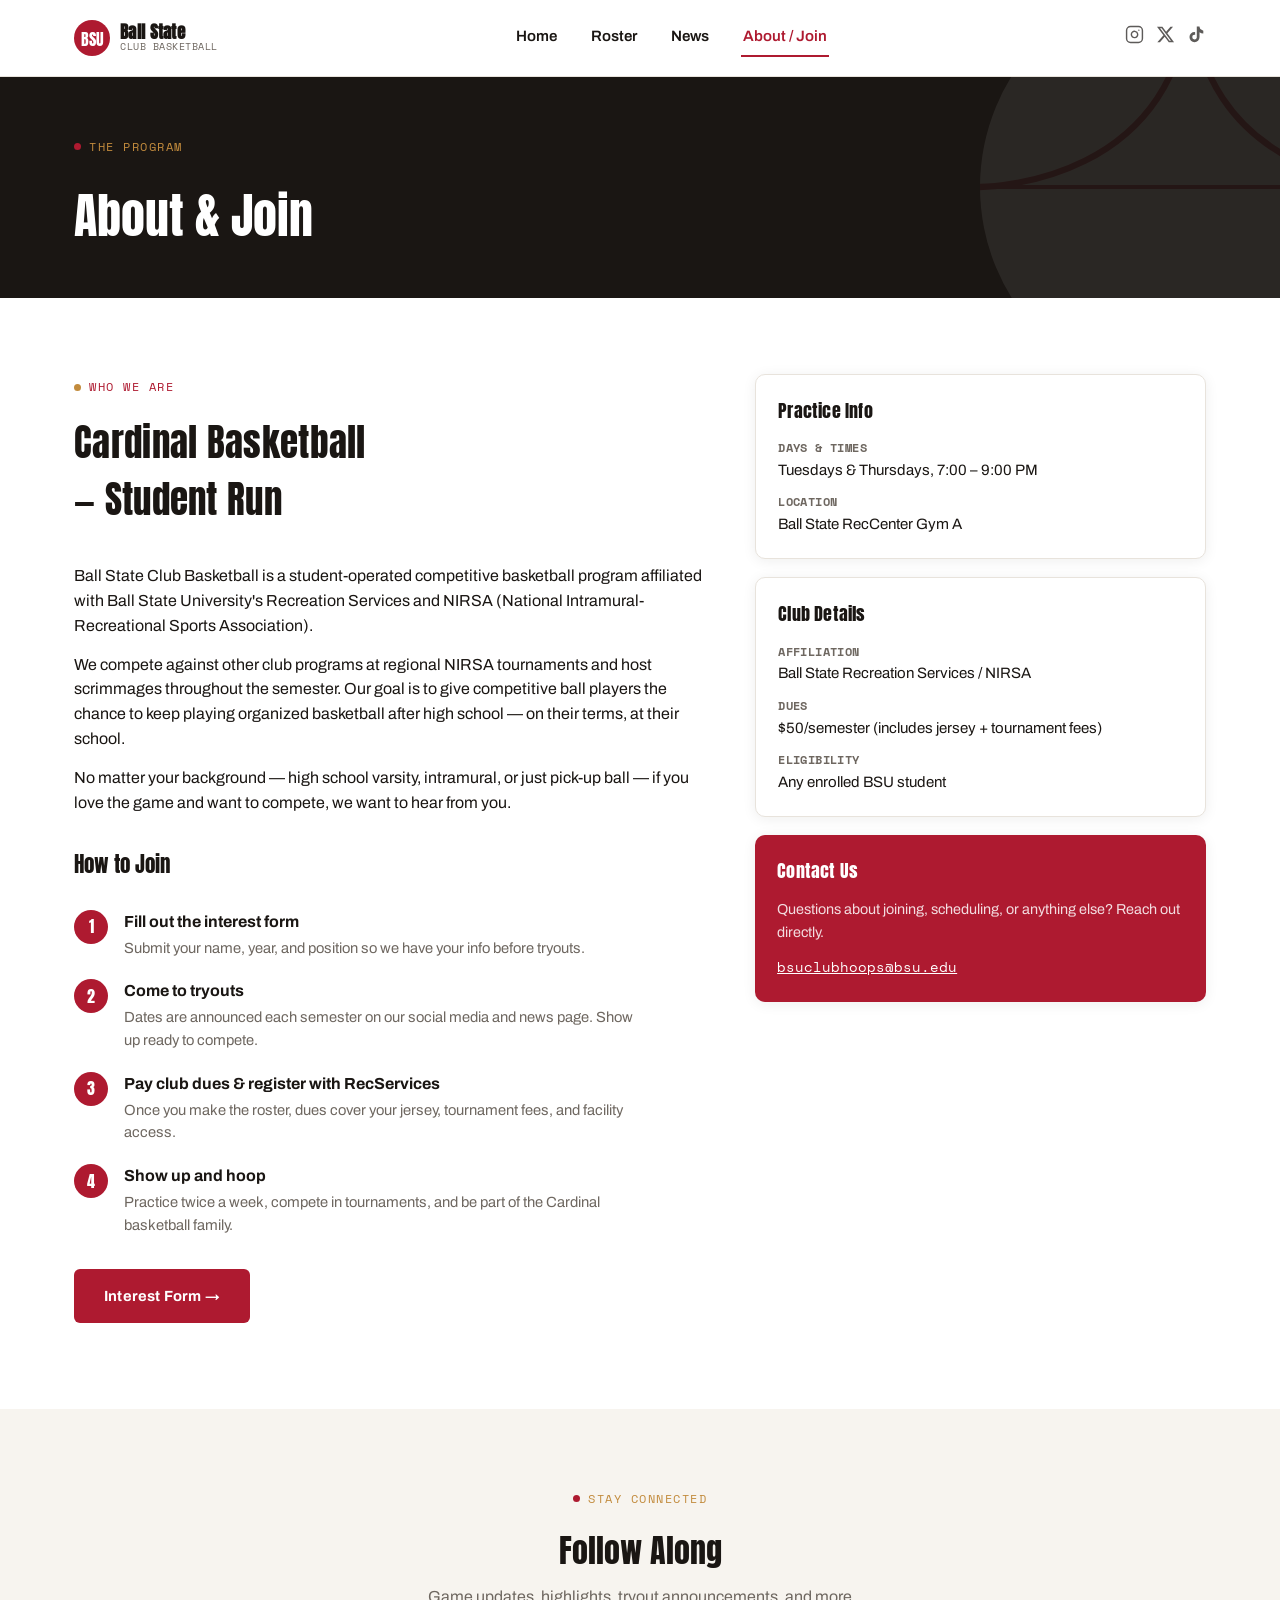
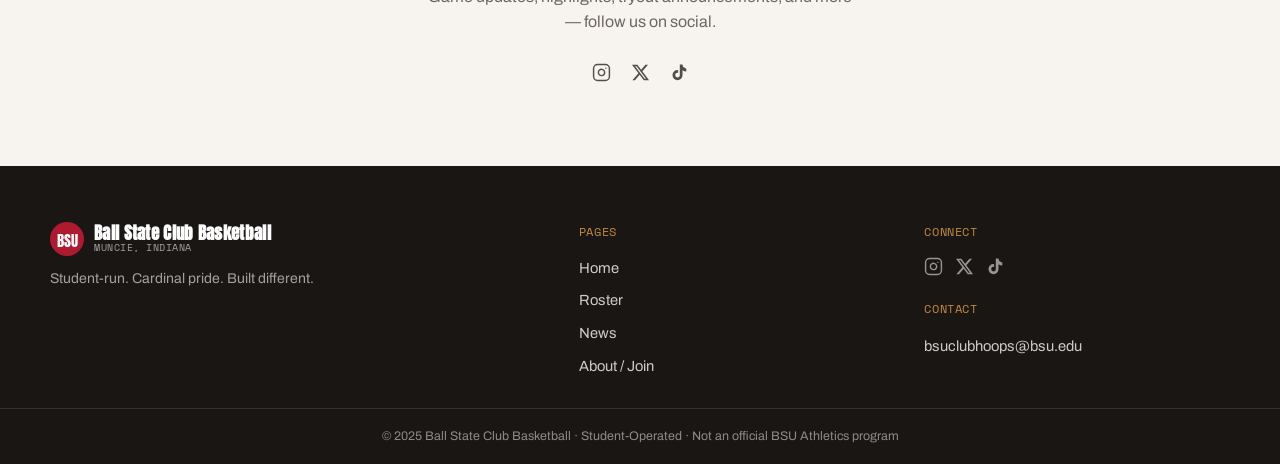
==== about.html @ 8ce379b4 "Add files via upload" ====
<!DOCTYPE html>
<html lang="en">
<head>
  <meta charset="UTF-8">
  <meta name="viewport" content="width=device-width, initial-scale=1.0">
  <title>About &amp; Join — Ball State Club Basketball</title>
  <link rel="preconnect" href="https://fonts.googleapis.com">
  <link rel="stylesheet" href="css/styles.css">
</head>
<body>

<!-- HEADER -->
<header>
  <div class="container header-inner">
    <a class="logo" href="index.html" aria-label="Ball State Club Basketball home">
      <svg viewBox="0 0 36 36" fill="none" xmlns="http://www.w3.org/2000/svg" aria-hidden="true">
        <circle cx="18" cy="18" r="18" fill="#AE1A30"/>
        <text x="50%" y="56%" dominant-baseline="middle" text-anchor="middle"
              font-family="Anton,sans-serif" font-size="16" fill="white">BSU</text>
      </svg>
      <div class="logo-text">
        <strong>Ball State</strong>
        <span>CLUB BASKETBALL</span>
      </div>
    </a>
    <nav class="main-nav" id="main-nav" aria-label="Main navigation">
      <a class="nav-link" href="index.html">Home</a>
      <a class="nav-link" href="roster.html">Roster</a>
      <a class="nav-link" href="news.html">News</a>
      <a class="nav-link" href="about.html">About / Join</a>
    </nav>
    <div class="header-actions">
      <div class="social-icons" id="header-socials"></div>
      <button class="nav-toggle" id="nav-toggle" aria-controls="main-nav" aria-expanded="false" aria-label="Toggle menu">
        <span></span><span></span><span></span>
      </button>
    </div>
  </div>
</header>

<!-- PAGE HEADER -->
<div class="page-header">
  <svg class="hero-ball" viewBox="0 0 400 400" aria-hidden="true">
    <circle cx="200" cy="200" r="200" fill="white"/>
    <path d="M200 0 C200 200 0 200 0 200" stroke="#AE1A30" stroke-width="6" fill="none"/>
    <path d="M200 0 C200 200 400 200 400 200" stroke="#AE1A30" stroke-width="6" fill="none"/>
    <line x1="0" y1="200" x2="400" y2="200" stroke="#AE1A30" stroke-width="4"/>
  </svg>
  <div class="container" style="position:relative;">
    <div class="eyebrow">The Program</div>
    <h1>About &amp; Join</h1>
  </div>
</div>

<!-- ABOUT -->
<section class="section">
  <div class="container">
    <div class="about-grid">
      <div>
        <div class="section-head" style="max-width:none;">
          <div class="eyebrow">Who We Are</div>
          <h2>Cardinal Basketball<br>— Student Run</h2>
        </div>
        <p>Ball State Club Basketball is a student-operated competitive basketball program affiliated with Ball State University's Recreation Services and NIRSA (National Intramural-Recreational Sports Association).</p>
        <p>We compete against other club programs at regional NIRSA tournaments and host scrimmages throughout the semester. Our goal is to give competitive ball players the chance to keep playing organized basketball after high school — on their terms, at their school.</p>
        <p>No matter your background — high school varsity, intramural, or just pick-up ball — if you love the game and want to compete, we want to hear from you.</p>

        <h3 style="font-family:var(--font-display);font-size:1.3rem;margin:34px 0 14px;">How to Join</h3>
        <ol class="steps">
          <li>
            <span class="step-num">1</span>
            <div>
              <strong>Fill out the interest form</strong>
              <p>Submit your name, year, and position so we have your info before tryouts.</p>
            </div>
          </li>
          <li>
            <span class="step-num">2</span>
            <div>
              <strong>Come to tryouts</strong>
              <p>Dates are announced each semester on our social media and news page. Show up ready to compete.</p>
            </div>
          </li>
          <li>
            <span class="step-num">3</span>
            <div>
              <strong>Pay club dues &amp; register with RecServices</strong>
              <p>Once you make the roster, dues cover your jersey, tournament fees, and facility access.</p>
            </div>
          </li>
          <li>
            <span class="step-num">4</span>
            <div>
              <strong>Show up and hoop</strong>
              <p>Practice twice a week, compete in tournaments, and be part of the Cardinal basketball family.</p>
            </div>
          </li>
        </ol>
        <a class="btn btn-primary" id="about-join-link" href="#" style="margin-bottom:10px;">Interest Form →</a>
      </div>

      <!-- Quick-info sidebar -->
      <div style="display:grid;gap:18px;align-self:start;">
        <div class="card info-card">
          <div class="card-body">
            <h3>Practice Info</h3>
            <ul class="info-list">
              <li>
                <strong>Days &amp; Times</strong>
                <span id="about-practice-days">Tuesdays &amp; Thursdays, 7:00–9:00 PM</span>
              </li>
              <li>
                <strong>Location</strong>
                <span id="about-practice-location">Ball State RecCenter Gym A</span>
              </li>
            </ul>
          </div>
        </div>

        <div class="card info-card">
          <div class="card-body">
            <h3>Club Details</h3>
            <ul class="info-list">
              <li>
                <strong>Affiliation</strong>
                <span>Ball State Recreation Services / NIRSA</span>
              </li>
              <li>
                <strong>Dues</strong>
                <span id="about-dues">$50/semester</span>
              </li>
              <li>
                <strong>Eligibility</strong>
                <span>Any enrolled BSU student</span>
              </li>
            </ul>
          </div>
        </div>

        <div class="card info-card" style="background:var(--cardinal);color:var(--paper);border:0;">
          <div class="card-body">
            <h3 style="color:var(--paper);">Contact Us</h3>
            <p style="font-size:.9rem;color:rgba(255,255,255,.85);margin:0 0 12px;">
              Questions about joining, scheduling, or anything else? Reach out directly.
            </p>
            <a id="about-contact-link" href="mailto:bsuclubhoops@bsu.edu"
               style="color:var(--paper);font-family:var(--font-data);font-size:.85rem;text-decoration:underline;"
               id="about-contact">bsuclubhoops@bsu.edu</a>
          </div>
        </div>
      </div>
    </div>
  </div>
</section>

<!-- SOCIAL CTA -->
<section class="section section-alt">
  <div class="container" style="text-align:center;">
    <div class="eyebrow" style="justify-content:center;">Stay Connected</div>
    <h2 style="font-family:var(--font-display);font-size:2rem;margin-bottom:10px;">Follow Along</h2>
    <p style="color:var(--slate);max-width:440px;margin:0 auto 28px;">
      Game updates, highlights, tryout announcements, and more — follow us on social.
    </p>
    <div class="social-icons" style="justify-content:center;gap:20px;" id="header-socials-about"></div>
  </div>
</section>

<!-- FOOTER -->
<footer>
  <div class="container footer-inner">
    <div class="footer-col">
      <div class="logo" style="margin-bottom:10px;">
        <svg viewBox="0 0 36 36" fill="none" style="width:34px;height:34px;" aria-hidden="true">
          <circle cx="18" cy="18" r="18" fill="#AE1A30"/>
          <text x="50%" y="56%" dominant-baseline="middle" text-anchor="middle"
                font-family="Anton,sans-serif" font-size="16" fill="white">BSU</text>
        </svg>
        <div class="logo-text">
          <strong class="footer-team-name">Ball State Club Basketball</strong>
          <span>MUNCIE, INDIANA</span>
        </div>
      </div>
      <p class="footer-tagline" id="footer-tagline"></p>
    </div>
    <div class="footer-col">
      <h4>Pages</h4>
      <nav class="footer-nav">
        <a href="index.html">Home</a>
        <a href="roster.html">Roster</a>
        <a href="news.html">News</a>
        <a href="about.html">About / Join</a>
      </nav>
    </div>
    <div class="footer-col">
      <h4>Connect</h4>
      <div class="social-icons" id="footer-socials"></div>
      <h4 style="margin-top:16px;">Contact</h4>
      <a class="footer-email" id="footer-email" href="#">Email Us</a>
    </div>
  </div>
  <div class="footer-bottom">© 2025 Ball State Club Basketball · Student-Operated · Not an official BSU Athletics program</div>
</footer>

<script src="js/data.js"></script>
<script src="js/app.js"></script>
<script>
  // Wire up the extra social icon set on this page
  document.addEventListener('DOMContentLoaded', () => {
    const el = document.getElementById('header-socials-about');
    if (el) {
      const links = Object.entries(SOCIAL).filter(([,url]) => url);
      el.innerHTML = links.map(([k,url]) =>
        `<a href="${url}" target="_blank" rel="noopener" aria-label="${k}" style="color:var(--ink);opacity:.75;transition:.15s;"
           onmouseover="this.style.opacity=1;this.style.color='var(--cardinal)'"
           onmouseout="this.style.opacity=.75;this.style.color='var(--ink)'">${socialIcon(k)}</a>`
      ).join('');
    }
    // Contact link
    const cl = document.getElementById('about-contact-link');
    if (cl) { cl.href = 'mailto:' + TEAM_INFO.contactEmail; cl.textContent = TEAM_INFO.contactEmail; }
  });
</script>
</body>
</html>
---- css/styles.css ----
/* ===================================================================
   BALL STATE CLUB BASKETBALL — STYLESHEET
   Design tokens live in :root. Change colors/fonts there and the
   whole site updates. Everything else is layout + components.
   =================================================================== */

@import url('https://fonts.googleapis.com/css2?family=Anton&family=Archivo:wght@400;500;600;700&family=Space+Mono:wght@400;700&display=swap');

:root {
  /* ---- Color ---- */
  --paper: #FFFFFF;
  --ink: #1A1613;
  --cardinal: #AE1A30;
  --cardinal-deep: #780F22;
  --maple: #C28B3D;
  --slate: #6E6760;
  --line: #E8E3DC;
  --paper-tint: #F7F4EF;

  /* ---- Type ---- */
  --font-display: 'Anton', sans-serif;
  --font-body: 'Archivo', system-ui, sans-serif;
  --font-data: 'Space Mono', monospace;

  /* ---- Layout ---- */
  --container: 1180px;
  --radius: 10px;
  --shadow: 0 2px 14px rgba(26,22,19,.07);
  --shadow-hover: 0 14px 32px rgba(26,22,19,.14);
}

/* ---------------------------- Reset ---------------------------- */
*, *::before, *::after { box-sizing: border-box; }
html { scroll-behavior: smooth; }
body {
  margin: 0;
  font-family: var(--font-body);
  color: var(--ink);
  background: var(--paper);
  line-height: 1.55;
  -webkit-font-smoothing: antialiased;
}
img { max-width: 100%; display: block; }
a { color: inherit; text-decoration: none; }
button { font-family: inherit; cursor: pointer; }
ul, ol { margin: 0; }
h1, h2, h3, h4 { margin: 0; font-weight: 400; }
.container { max-width: var(--container); margin: 0 auto; padding: 0 24px; }

:focus-visible { outline: 3px solid var(--maple); outline-offset: 2px; }

@media (prefers-reduced-motion: reduce) {
  *, *::before, *::after { animation-duration: .001ms !important; animation-iteration-count: 1 !important; transition-duration: .001ms !important; scroll-behavior: auto !important; }
}

/* ---------------------------- Buttons ---------------------------- */
.btn {
  display: inline-flex;
  align-items: center;
  gap: 8px;
  padding: 14px 28px;
  border-radius: 6px;
  font-family: var(--font-body);
  font-weight: 700;
  font-size: .92rem;
  letter-spacing: .2px;
  border: 2px solid transparent;
  transition: transform .15s ease, background .15s ease, color .15s ease, border-color .15s ease;
}
.btn:hover { transform: translateY(-2px); }
.btn-light { background: var(--paper); color: var(--cardinal-deep); }
.btn-light:hover { background: var(--paper-tint); }
.btn-outline { border-color: rgba(255,255,255,.55); color: var(--paper); }
.btn-outline:hover { background: rgba(255,255,255,.12); border-color: var(--paper); }
.btn-primary { background: var(--cardinal); color: var(--paper); }
.btn-primary:hover { background: var(--cardinal-deep); }

/* ---------------------------- Header ---------------------------- */
header { position: sticky; top: 0; z-index: 60; background: var(--paper); border-bottom: 1px solid var(--line); }
.header-inner { position: relative; display: flex; align-items: center; justify-content: space-between; height: 76px; }
.logo { display: flex; align-items: center; gap: 10px; }
.logo svg { width: 36px; height: 36px; flex: none; }
.logo-text { display: flex; flex-direction: column; line-height: 1.1; }
.logo-text strong { font-family: var(--font-display); font-size: 1.05rem; letter-spacing: .3px; }
.logo-text span { font-family: var(--font-data); font-size: .62rem; color: var(--slate); letter-spacing: .5px; }

.main-nav { display: flex; align-items: center; gap: 30px; }
.nav-link { font-weight: 600; font-size: .94rem; padding: 6px 2px; border-bottom: 2px solid transparent; }
.nav-link:hover, .nav-link.active { color: var(--cardinal); border-bottom-color: var(--cardinal); }

.header-actions { display: flex; align-items: center; gap: 16px; }
.social-icons { display: flex; gap: 12px; }
.social-icons a { color: var(--ink); opacity: .7; transition: opacity .15s, color .15s; }
.social-icons a:hover { opacity: 1; color: var(--cardinal); }
.social-icons svg { width: 19px; height: 19px; }

.nav-toggle { display: none; flex-direction: column; justify-content: center; gap: 5px; width: 38px; height: 38px; background: none; border: 0; padding: 8px; }
.nav-toggle span { display: block; width: 100%; height: 2px; background: var(--ink); }

@media (max-width: 860px) {
  .main-nav {
    position: absolute; top: 100%; left: 0; right: 0;
    flex-direction: column; align-items: flex-start; gap: 2px;
    background: var(--paper); border-bottom: 1px solid var(--line);
    padding: 10px 24px 18px;
    opacity: 0; pointer-events: none; transform: translateY(-6px);
    transition: opacity .18s ease, transform .18s ease;
  }
  .main-nav.open { opacity: 1; pointer-events: auto; transform: translateY(0); }
  .nav-link { width: 100%; padding: 10px 0; border-bottom: 1px solid var(--line); }
  .nav-toggle { display: flex; }
}
@media (max-width: 480px) {
  .header-actions .social-icons { display: none; }
}

/* ---------------------------- Hero ---------------------------- */
.hero {
  position: relative;
  overflow: hidden;
  background: var(--ink);
  color: var(--paper);
  padding: 96px 0 84px;
}
.hero-ball {
  position: absolute;
  right: -120px; top: 50%;
  transform: translateY(-50%);
  width: 620px; height: 620px;
  opacity: .08;
  pointer-events: none;
}
.hero-content { position: relative; max-width: 640px; }
.eyebrow {
  display: inline-flex; align-items: center; gap: 8px;
  font-family: var(--font-data); font-size: .72rem; letter-spacing: 1.5px;
  text-transform: uppercase; color: var(--maple); margin-bottom: 18px;
}
.eyebrow::before { content: ''; width: 7px; height: 7px; border-radius: 50%; background: var(--cardinal); }
.hero h1 {
  font-family: var(--font-display);
  font-size: clamp(2.6rem, 6vw, 4.2rem);
  line-height: 1.02;
  letter-spacing: .5px;
  margin-bottom: 18px;
}
.hero-tagline { font-size: 1.12rem; color: rgba(255,255,255,.82); max-width: 480px; margin-bottom: 34px; }
.hero-actions { display: flex; gap: 14px; flex-wrap: wrap; margin-bottom: 36px; }
.hero-rule { height: 3px; width: 64px; background: var(--maple); }

@media (max-width: 720px) {
  .hero { padding: 64px 0 56px; }
  .hero-ball { width: 380px; height: 380px; right: -160px; opacity: .07; }
}

/* ---------------------------- Page header (non-hero pages) ---------------------------- */
.page-header { position: relative; overflow: hidden; background: var(--ink); color: var(--paper); padding: 56px 0 44px; }
.page-header .hero-ball { width: 420px; height: 420px; opacity: .07; }
.page-header h1 { font-family: var(--font-display); font-size: clamp(2.1rem, 4vw, 3rem); margin-top: 6px; }

/* ---------------------------- Sections ---------------------------- */
.section { padding: 76px 0; }
.section-alt { background: var(--paper-tint); }
.section-head { max-width: 560px; margin-bottom: 36px; }
.section-head .eyebrow { color: var(--cardinal); }
.section-head .eyebrow::before { background: var(--maple); }
.section-head h2 { font-family: var(--font-display); font-size: clamp(1.7rem, 3vw, 2.3rem); margin-bottom: 8px; letter-spacing: .3px; }
.section-head p { color: var(--slate); }

.empty-state { grid-column: 1 / -1; text-align: center; color: var(--slate); padding: 50px 20px; border: 1px dashed var(--line); border-radius: var(--radius); }

/* ---------------------------- Card grid base ---------------------------- */
.card-grid { display: grid; grid-template-columns: repeat(auto-fit, minmax(280px, 1fr)); gap: 26px; }
.card {
  background: var(--paper);
  border: 1px solid var(--line);
  border-radius: var(--radius);
  overflow: hidden;
  box-shadow: var(--shadow);
  transition: transform .18s ease, box-shadow .18s ease;
}

/* ---------------------------- News cards ---------------------------- */
.news-card:hover { transform: translateY(-4px); box-shadow: var(--shadow-hover); }
.card-media { aspect-ratio: 16/9; background: linear-gradient(135deg, var(--ink), var(--cardinal-deep)); display: flex; align-items: center; justify-content: center; }
.card-media img { width: 100%; height: 100%; object-fit: cover; }
.card-media svg { width: 52px; height: 52px; opacity: .85; }
.card-body { padding: 22px; }

.tag {
  display: inline-flex; align-items: center; gap: 6px;
  font-family: var(--font-data); font-size: .68rem; letter-spacing: .5px; text-transform: uppercase;
  color: var(--cardinal-deep); background: rgba(174,26,48,.08);
  padding: 5px 10px; border-radius: 4px; margin-bottom: 12px;
}
.tag::before { content: ''; width: 6px; height: 6px; border-radius: 50%; background: var(--cardinal); }
.tag.tag-dark { color: var(--ink); background: rgba(26,22,19,.06); }
.tag.tag-dark::before { background: var(--maple); }

.card-body h3 { font-family: var(--font-display); font-size: 1.22rem; letter-spacing: .2px; margin-bottom: 6px; }
.meta { font-family: var(--font-data); font-size: .76rem; color: var(--slate); margin-bottom: 10px; }
.excerpt { font-size: .94rem; margin-bottom: 14px; }
.full-body { font-size: .94rem; margin-bottom: 14px; padding-top: 4px; border-top: 1px dashed var(--line); padding-top: 12px; }
.text-link { background: none; border: 0; padding: 0; color: var(--cardinal); font-weight: 700; font-size: .88rem; }
.text-link:hover { text-decoration: underline; }

/* ---------------------------- Filter bar ---------------------------- */
.filter-bar { display: flex; gap: 10px; flex-wrap: wrap; margin-bottom: 28px; }
.filter-btn { background: var(--paper); border: 1px solid var(--line); padding: 8px 18px; border-radius: 999px; font-weight: 700; font-size: .85rem; transition: .15s; }
.filter-btn.active { background: var(--ink); color: var(--paper); border-color: var(--ink); }

/* ---------------------------- Roster cards ---------------------------- */
.player-card { display: block; width: 100%; text-align: left; padding: 0; background: var(--paper); border: 1px solid var(--line); }
.player-card:hover { transform: translateY(-4px); box-shadow: var(--shadow-hover); }

.player-plate {
  position: relative;
  aspect-ratio: 1;
  background: linear-gradient(160deg, var(--cardinal) 0%, var(--cardinal-deep) 100%);
  display: flex; align-items: center; justify-content: center;
  overflow: hidden;
}
.player-plate img { width: 100%; height: 100%; object-fit: cover; }
.player-plate .num {
  font-family: var(--font-display);
  color: rgba(255,255,255,.94);
  font-size: 5.2rem;
  line-height: 1;
}
.player-plate.has-photo .num {
  position: absolute; bottom: 8px; right: 10px;
  font-size: 1.6rem;
  background: var(--paper); color: var(--ink);
  padding: 3px 10px; border-radius: 5px;
}
.player-plate .role-flag {
  position: absolute; top: 10px; left: 10px;
  font-family: var(--font-data); font-size: .64rem; letter-spacing: .5px; text-transform: uppercase;
  background: var(--maple); color: var(--ink); padding: 4px 9px; border-radius: 4px;
}

.player-card .card-body h3 { font-size: 1.1rem; }
.player-line { font-family: var(--font-data); font-size: .78rem; color: var(--slate); margin-bottom: 4px; }
.player-line strong { color: var(--ink); }

/* ---------------------------- Modal ---------------------------- */
.modal-backdrop {
  position: fixed; inset: 0; z-index: 100;
  background: rgba(20,16,13,.6);
  display: flex; align-items: center; justify-content: center; padding: 20px;
  opacity: 0; pointer-events: none; transition: opacity .18s ease;
}
.modal-backdrop.open { opacity: 1; pointer-events: auto; }
.modal-card {
  position: relative;
  background: var(--paper);
  border-radius: 14px;
  max-width: 460px; width: 100%; max-height: 86vh; overflow-y: auto;
  padding: 34px 30px;
}
.modal-close { position: absolute; top: 12px; right: 14px; background: none; border: 0; font-size: 1.7rem; line-height: 1; color: var(--slate); padding: 6px; }
.modal-close:hover { color: var(--ink); }

.modal-plate { width: 112px; height: 112px; border-radius: 50%; margin: 0 auto 18px; overflow: hidden; background: linear-gradient(160deg, var(--cardinal), var(--cardinal-deep)); display: flex; align-items: center; justify-content: center; }
.modal-plate img { width: 100%; height: 100%; object-fit: cover; }
.modal-plate span { font-family: var(--font-display); color: var(--paper); font-size: 2.1rem; }

.modal-card h2 { text-align: center; font-family: var(--font-display); font-size: 1.6rem; letter-spacing: .3px; }
.modal-card h2 .jnum { color: var(--cardinal); font-family: var(--font-data); font-size: 1.1rem; }
.modal-card .role-flag { display: block; width: max-content; margin: 10px auto 0; position: static; }
.modal-vitals { text-align: center; margin-top: 10px; }
.modal-bio { font-size: .92rem; margin: 18px 0; }

.stat-table { border-top: 1px solid var(--line); margin-top: 18px; padding-top: 14px; }
.stat-row { display: flex; justify-content: space-between; align-items: baseline; padding: 7px 0; border-bottom: 1px dashed var(--line); font-family: var(--font-data); }
.stat-row:last-child { border-bottom: 0; }
.stat-row .label { font-size: .76rem; letter-spacing: .4px; text-transform: uppercase; color: var(--slate); }
.stat-row .value { font-size: 1rem; font-weight: 700; color: var(--ink); }

/* ---------------------------- About page ---------------------------- */
.about-grid { display: grid; grid-template-columns: 1.4fr 1fr; gap: 50px; align-items: start; }
.about-grid p { margin: 0 0 14px; }
.info-card { background: var(--paper); }
.info-card .card-body h3 { font-family: var(--font-display); font-size: 1.1rem; margin-bottom: 14px; }
.info-list { list-style: none; padding: 0; margin: 0; display: grid; gap: 10px; font-size: .94rem; }
.info-list strong { font-family: var(--font-data); font-size: .76rem; text-transform: uppercase; letter-spacing: .4px; color: var(--slate); display: block; margin-bottom: 2px; }

.steps { list-style: none; padding: 0; display: grid; gap: 20px; margin: 28px 0 32px; max-width: 560px; }
.steps li { display: flex; gap: 16px; align-items: flex-start; }
.step-num { flex: none; width: 34px; height: 34px; border-radius: 50%; background: var(--cardinal); color: var(--paper); display: flex; align-items: center; justify-content: center; font-family: var(--font-display); font-size: 1rem; }
.steps strong { display: block; margin-bottom: 2px; }
.steps p { margin: 0; color: var(--slate); font-size: .92rem; }

@media (max-width: 760px) {
  .about-grid { grid-template-columns: 1fr; }
}

/* ---------------------------- Footer ---------------------------- */
footer { background: var(--ink); color: rgba(255,255,255,.86); }
.footer-inner { display: grid; grid-template-columns: 1.6fr 1fr 1fr; gap: 40px; padding: 56px 0 30px; }
.footer-col h4 { font-family: var(--font-data); font-size: .76rem; text-transform: uppercase; letter-spacing: .6px; color: var(--maple); margin-bottom: 16px; }
.footer-col .logo-text strong { color: var(--paper); }
.footer-col .logo-text span { color: rgba(255,255,255,.6); }
.footer-tagline { font-size: .88rem; color: rgba(255,255,255,.6); margin-top: 12px; max-width: 280px; }
.footer-nav { display: flex; flex-direction: column; gap: 10px; }
.footer-nav a, .footer-email { color: rgba(255,255,255,.78); font-size: .92rem; }
.footer-nav a:hover, .footer-email:hover { color: var(--paper); }
.footer-col .social-icons a { color: rgba(255,255,255,.78); }
.footer-col .social-icons a:hover { color: var(--maple); }
.footer-col .social-icons { margin-bottom: 14px; }
.footer-bottom { border-top: 1px solid rgba(255,255,255,.12); padding: 18px 24px; text-align: center; font-size: .78rem; color: rgba(255,255,255,.5); }

@media (max-width: 760px) {
  .footer-inner { grid-template-columns: 1fr; gap: 30px; padding: 40px 0 24px; }
}
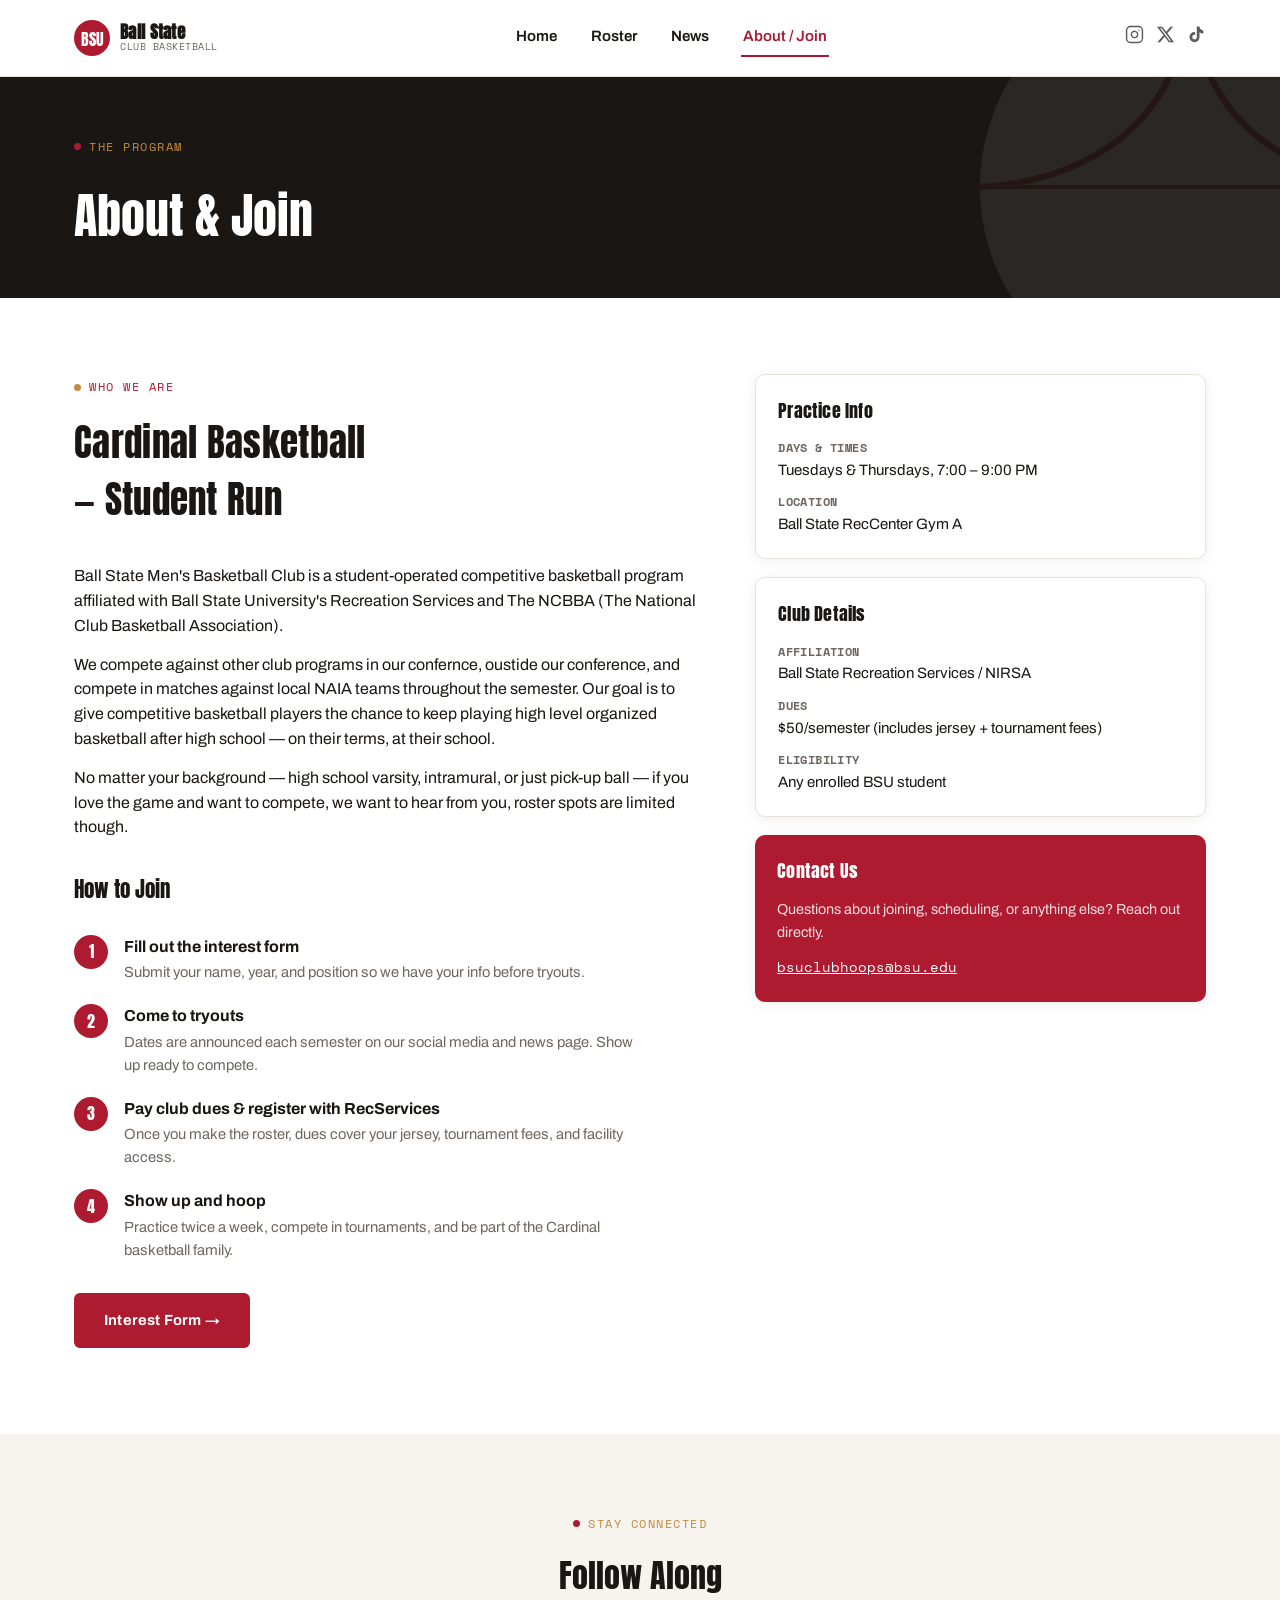
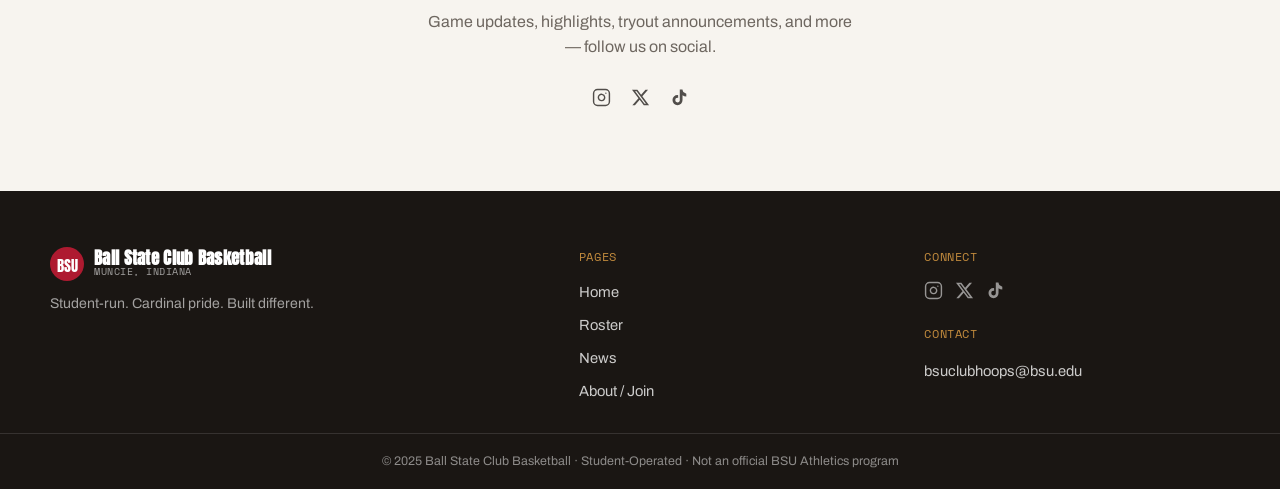
==== commit d6b56f31: "Revise Ball State Men's Basketball Club description Updated the description of the Ball State Men's " ====
--- a/about.html
+++ b/about.html
@@ -61,9 +61,9 @@
           <div class="eyebrow">Who We Are</div>
           <h2>Cardinal Basketball<br>— Student Run</h2>
         </div>
-        <p>Ball State Club Basketball is a student-operated competitive basketball program affiliated with Ball State University's Recreation Services and NIRSA (National Intramural-Recreational Sports Association).</p>
-        <p>We compete against other club programs at regional NIRSA tournaments and host scrimmages throughout the semester. Our goal is to give competitive ball players the chance to keep playing organized basketball after high school — on their terms, at their school.</p>
-        <p>No matter your background — high school varsity, intramural, or just pick-up ball — if you love the game and want to compete, we want to hear from you.</p>
+        <p>Ball State Men's Basketball Club is a student-operated competitive basketball program affiliated with Ball State University's Recreation Services and The NCBBA (The National Club Basketball Association).</p>
+        <p>We compete against other club programs in our confernce, oustide our conference, and compete in matches against local NAIA teams throughout the semester. Our goal is to give competitive basketball players the chance to keep playing high level organized basketball after high school — on their terms, at their school.</p>
+        <p>No matter your background — high school varsity, intramural, or just pick-up ball — if you love the game and want to compete, we want to hear from you, roster spots are limited though.</p>
 
         <h3 style="font-family:var(--font-display);font-size:1.3rem;margin:34px 0 14px;">How to Join</h3>
         <ol class="steps">
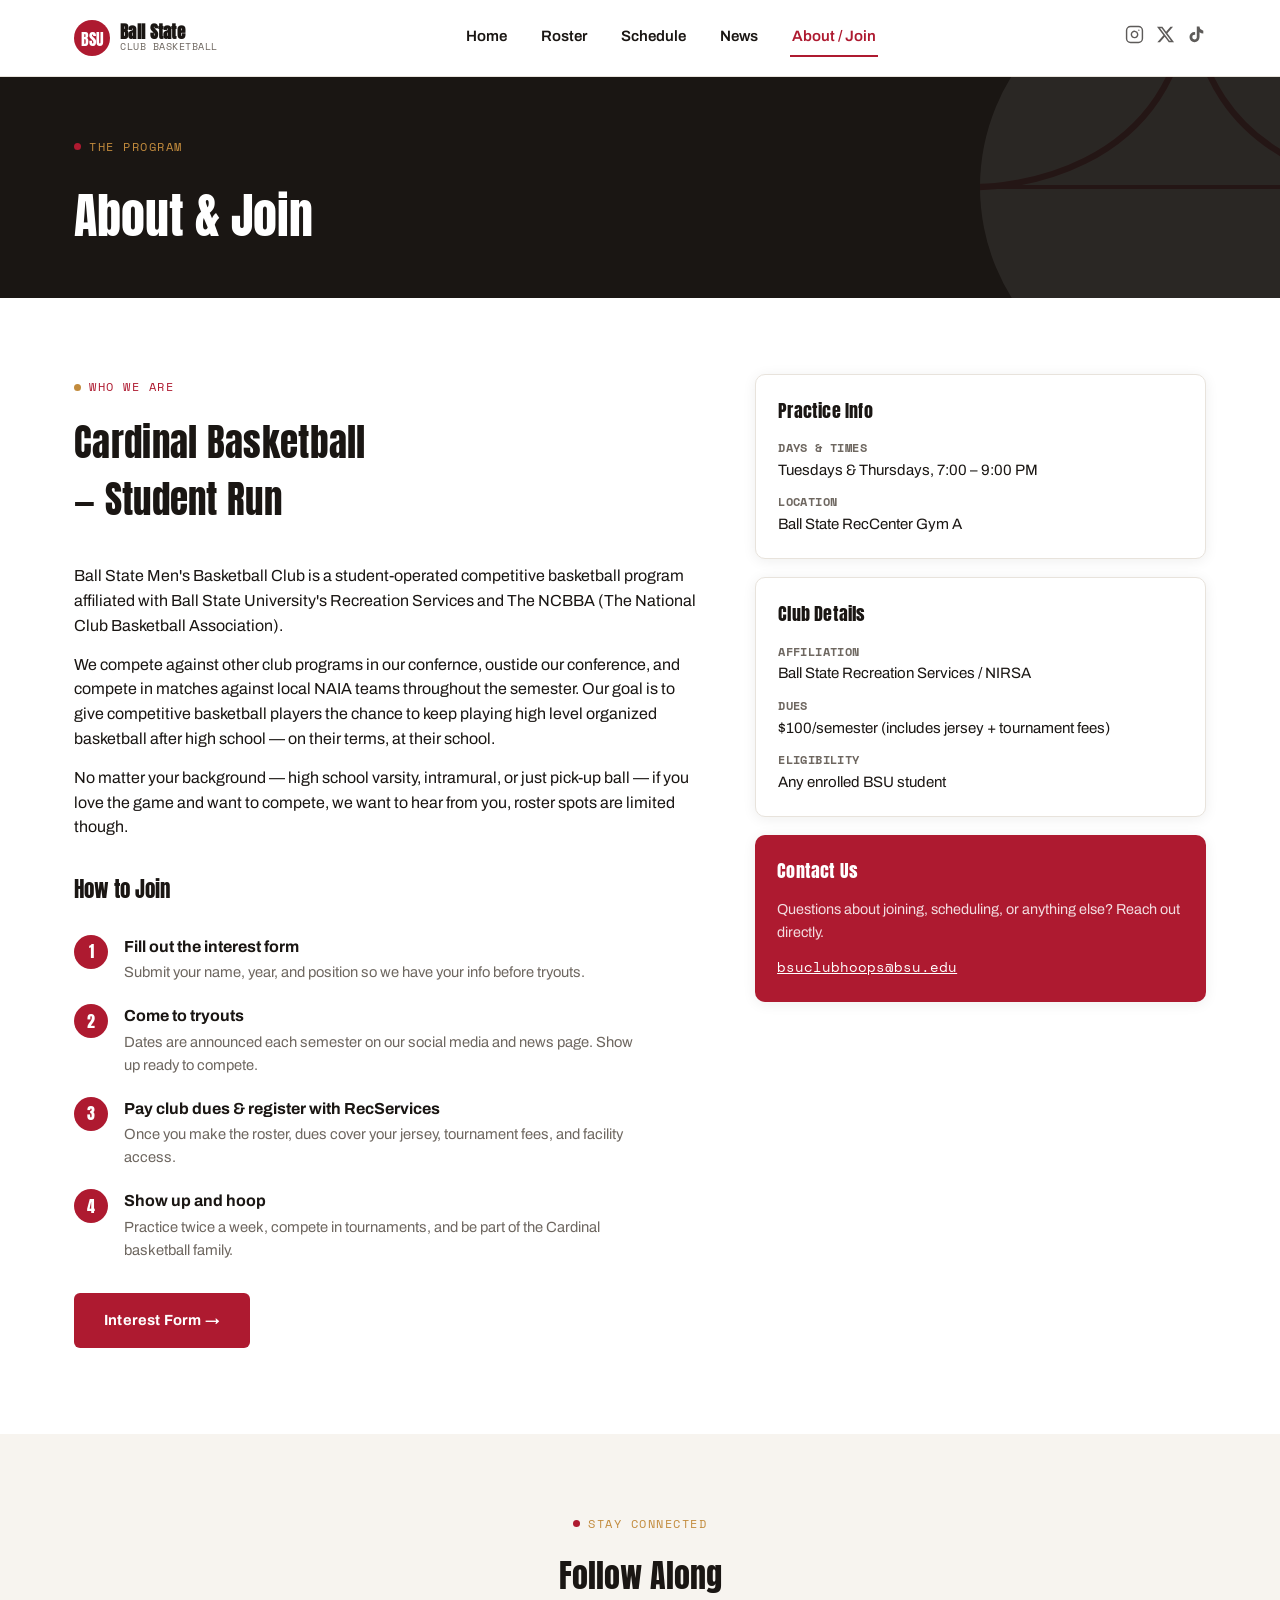
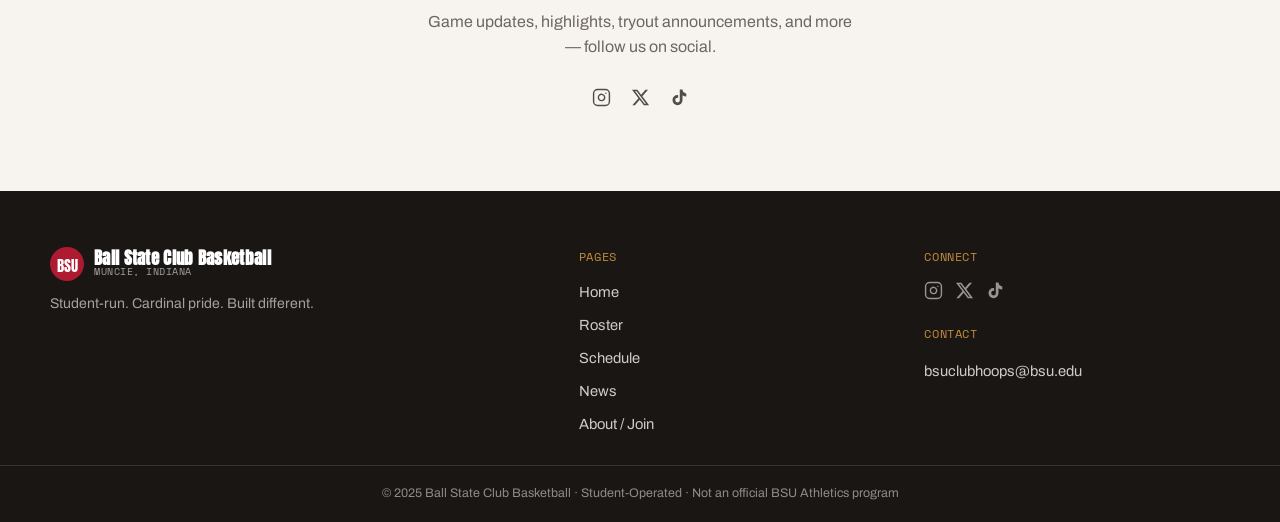
==== commit 4b2d2c11: "Add files via upload" ====
--- a/about.html
+++ b/about.html
@@ -26,6 +26,7 @@
     <nav class="main-nav" id="main-nav" aria-label="Main navigation">
       <a class="nav-link" href="index.html">Home</a>
       <a class="nav-link" href="roster.html">Roster</a>
+      <a class="nav-link" href="schedule.html">Schedule</a>
       <a class="nav-link" href="news.html">News</a>
       <a class="nav-link" href="about.html">About / Join</a>
     </nav>
@@ -187,6 +188,7 @@
       <nav class="footer-nav">
         <a href="index.html">Home</a>
         <a href="roster.html">Roster</a>
+        <a href="schedule.html">Schedule</a>
         <a href="news.html">News</a>
         <a href="about.html">About / Join</a>
       </nav>
--- a/css/styles.css
+++ b/css/styles.css
@@ -313,3 +313,65 @@
 @media (max-width: 760px) {
   .footer-inner { grid-template-columns: 1fr; gap: 30px; padding: 40px 0 24px; }
 }
+
+/* ---------------------------- Schedule ---------------------------- */
+.schedule-toolbar { display: flex; justify-content: space-between; align-items: center; flex-wrap: wrap; gap: 10px 20px; margin-bottom: 8px; }
+.schedule-toolbar .filter-bar { margin-bottom: 0; }
+.schedule-record { font-family: var(--font-data); font-size: .82rem; color: var(--slate); }
+#schedule-list, .game-list { display: grid; gap: 18px; margin-top: 22px; }
+
+.game-card {
+  display: grid; grid-template-columns: 96px 1fr auto; align-items: stretch;
+  background: var(--paper); border: 1px solid var(--line); border-radius: var(--radius);
+  box-shadow: var(--shadow); overflow: hidden;
+  transition: transform .18s ease, box-shadow .18s ease;
+}
+.game-card:hover { transform: translateY(-3px); box-shadow: var(--shadow-hover); }
+.game-card.is-next { border-color: var(--cardinal); box-shadow: 0 0 0 2px rgba(174,26,48,.12), var(--shadow); }
+.game-card.is-past { opacity: .82; }
+
+.game-date { background: var(--cardinal); color: var(--paper); display: flex; flex-direction: column; align-items: center; justify-content: center; padding: 14px 8px; text-align: center; }
+.game-card.is-past .game-date { background: var(--slate); }
+.gd-month { font-family: var(--font-data); font-size: .8rem; letter-spacing: 1.5px; text-transform: uppercase; }
+.gd-day { font-family: var(--font-display); font-size: 2.6rem; line-height: 1; margin: 2px 0; }
+.gd-year { font-family: var(--font-data); font-size: .68rem; opacity: .8; }
+
+.game-main { padding: 18px 22px; min-width: 0; }
+.game-badges { display: flex; gap: 8px; flex-wrap: wrap; margin-bottom: 12px; }
+.game-badge { font-family: var(--font-data); font-size: .64rem; letter-spacing: .5px; text-transform: uppercase; padding: 4px 9px; border-radius: 4px; background: var(--paper-tint); color: var(--ink); }
+.game-badge.next { background: var(--cardinal); color: var(--paper); }
+.game-badge.home { background: rgba(174,26,48,.1); color: var(--cardinal-deep); }
+.game-badge.away { background: rgba(26,22,19,.08); }
+.game-badge.neutral { background: rgba(194,139,61,.18); color: #7a531a; }
+.game-badge.event { background: var(--maple); color: var(--ink); }
+
+.game-matchup { display: flex; align-items: center; gap: 16px; flex-wrap: wrap; }
+.game-team { display: flex; align-items: center; gap: 12px; min-width: 0; }
+.team-name { font-family: var(--font-display); font-size: 1.2rem; letter-spacing: .2px; }
+.game-vs { font-family: var(--font-data); font-size: .8rem; color: var(--slate); text-transform: uppercase; }
+
+.team-logo { position: relative; flex: none; width: 56px; height: 56px; border-radius: 50%; background: var(--paper); border: 1px solid var(--line); display: flex; align-items: center; justify-content: center; overflow: hidden; }
+.team-logo img { position: absolute; inset: 0; width: 100%; height: 100%; object-fit: contain; padding: 5px; background: var(--paper); }
+.logo-fallback { font-family: var(--font-display); font-size: 1.05rem; color: var(--ink); background: var(--paper-tint); width: 100%; height: 100%; display: flex; align-items: center; justify-content: center; }
+.team-logo.is-us .logo-fallback { background: var(--cardinal); color: var(--paper); }
+
+.game-details { display: grid; gap: 4px; margin-top: 14px; font-size: .9rem; color: var(--slate); }
+.map-link { color: var(--cardinal); font-weight: 700; }
+.map-link:hover { text-decoration: underline; }
+
+.game-result { display: flex; flex-direction: column; align-items: center; justify-content: center; min-width: 120px; padding: 14px 20px; border-left: 1px dashed var(--line); text-align: center; }
+.game-result .score { font-family: var(--font-display); font-size: 1.4rem; }
+.game-result .wl { font-family: var(--font-display); font-size: 2rem; line-height: 1; }
+.game-result.win .wl { color: #1f7a3d; }
+.game-result.loss .wl { color: var(--cardinal); }
+.game-result.time .score, .game-result.final .score { font-size: 1.1rem; }
+.game-result.final .score { color: var(--slate); }
+
+@media (max-width: 720px) {
+  .game-card { grid-template-columns: 70px 1fr; }
+  .gd-day { font-size: 2rem; }
+  .game-main { padding: 14px 16px; }
+  .game-result { grid-column: 1 / -1; flex-direction: row; gap: 12px; border-left: 0; border-top: 1px dashed var(--line); padding: 10px; }
+  .team-logo { width: 46px; height: 46px; }
+  .team-name { font-size: 1.05rem; }
+}
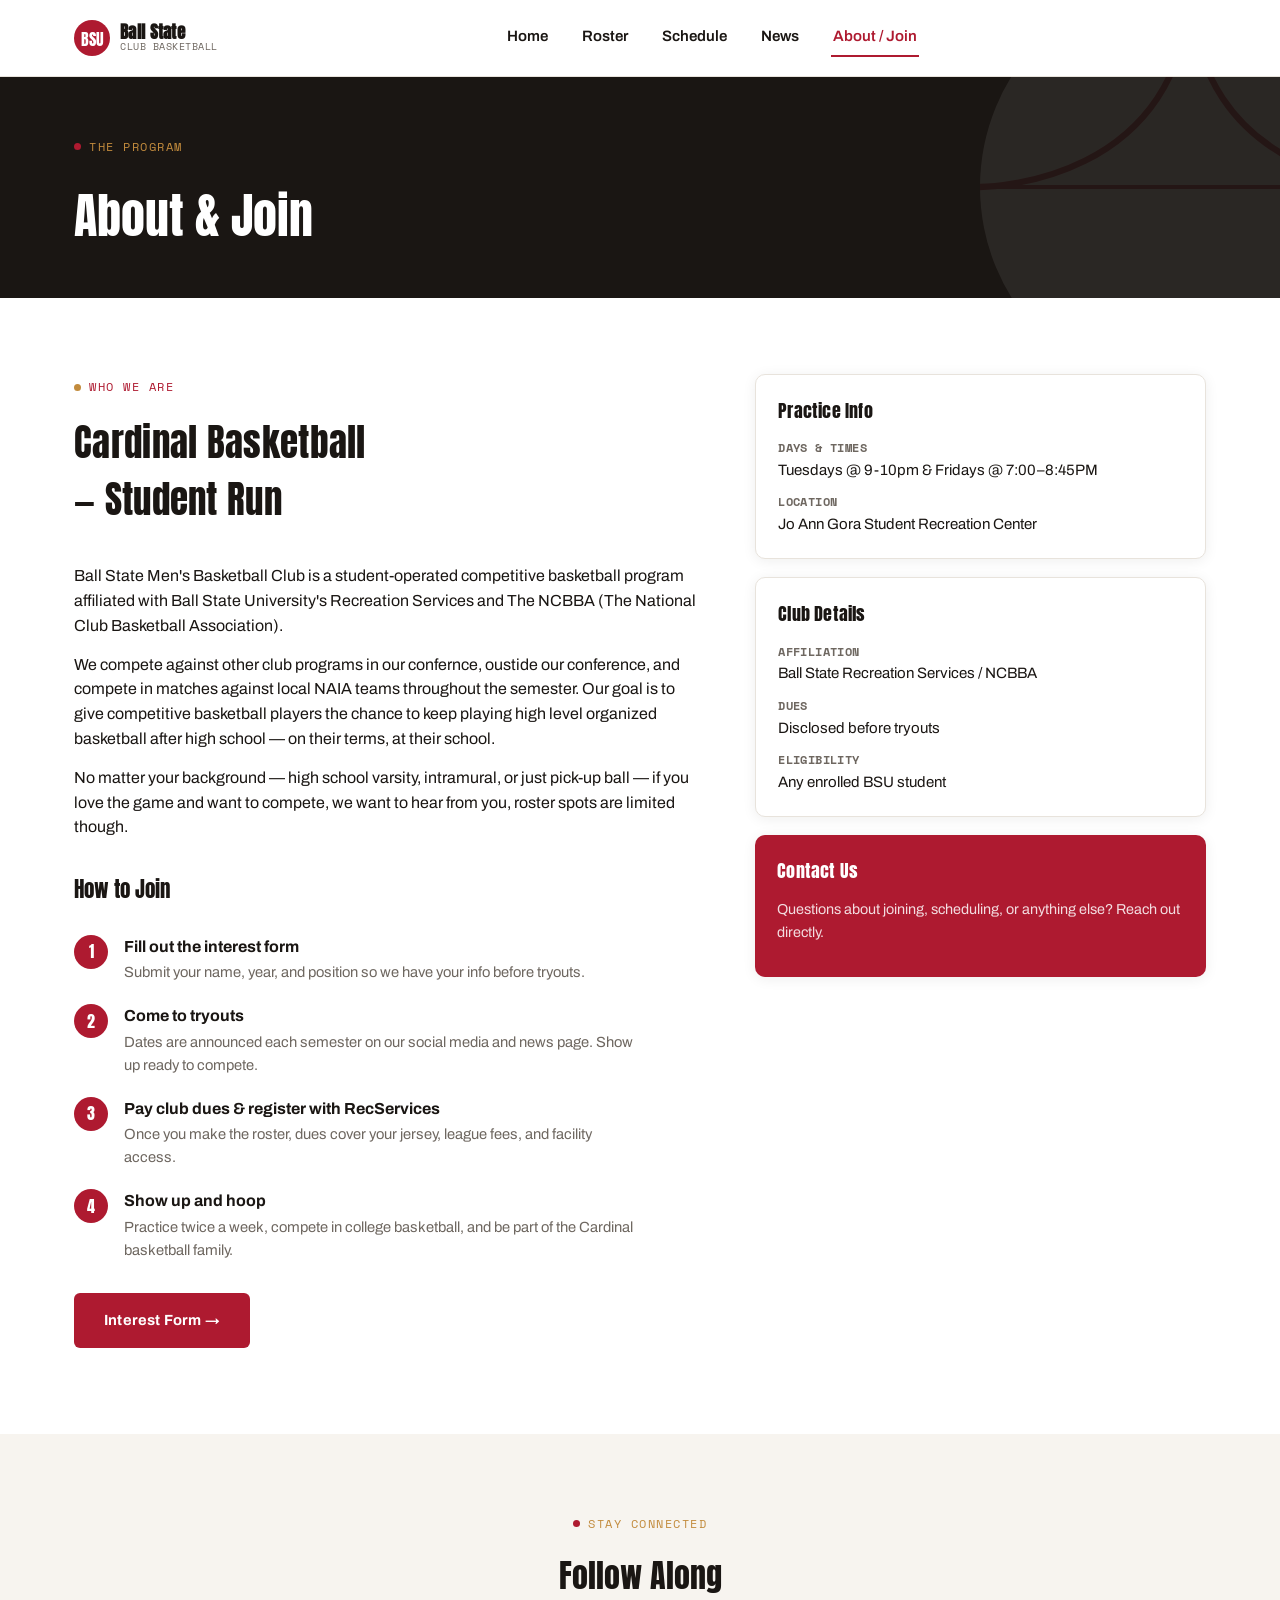
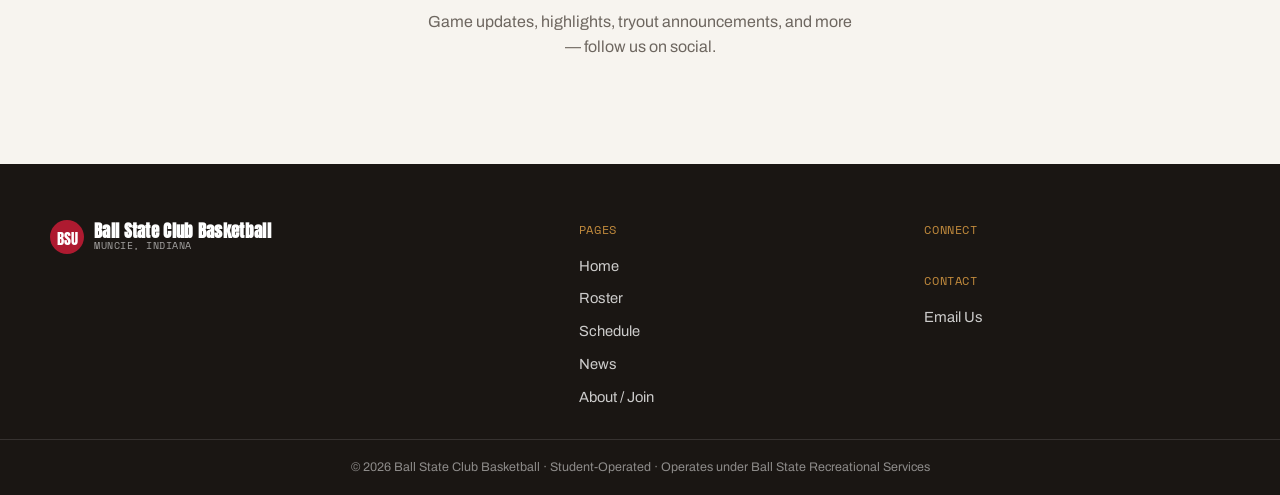
==== commit 80a521b7: "Update club information and practice details in about.html" ====
--- a/about.html
+++ b/about.html
@@ -86,14 +86,14 @@
             <span class="step-num">3</span>
             <div>
               <strong>Pay club dues &amp; register with RecServices</strong>
-              <p>Once you make the roster, dues cover your jersey, tournament fees, and facility access.</p>
+              <p>Once you make the roster, dues cover your jersey, league fees, and facility access.</p>
             </div>
           </li>
           <li>
             <span class="step-num">4</span>
             <div>
               <strong>Show up and hoop</strong>
-              <p>Practice twice a week, compete in tournaments, and be part of the Cardinal basketball family.</p>
+              <p>Practice twice a week, compete in college basketball, and be part of the Cardinal basketball family.</p>
             </div>
           </li>
         </ol>
@@ -108,11 +108,11 @@
             <ul class="info-list">
               <li>
                 <strong>Days &amp; Times</strong>
-                <span id="about-practice-days">Tuesdays &amp; Thursdays, 7:00–9:00 PM</span>
+                <span id="about-practice-days">Tuesdays @ 9-10pm &amp; Fridays @ 7:00–8:45PM</span>
               </li>
               <li>
                 <strong>Location</strong>
-                <span id="about-practice-location">Ball State RecCenter Gym A</span>
+                <span id="about-practice-location">Jo Ann Gora Student Recreation Center</span>
               </li>
             </ul>
           </div>
@@ -124,11 +124,11 @@
             <ul class="info-list">
               <li>
                 <strong>Affiliation</strong>
-                <span>Ball State Recreation Services / NIRSA</span>
+                <span>Ball State Recreation Services / NCBBA</span>
               </li>
               <li>
                 <strong>Dues</strong>
-                <span id="about-dues">$50/semester</span>
+                <span id="about-dues">Disclosed before tryouts</span>
               </li>
               <li>
                 <strong>Eligibility</strong>
@@ -146,7 +146,7 @@
             </p>
             <a id="about-contact-link" href="mailto:bsuclubhoops@bsu.edu"
                style="color:var(--paper);font-family:var(--font-data);font-size:.85rem;text-decoration:underline;"
-               id="about-contact">bsuclubhoops@bsu.edu</a>
+               id="about-contact"></a>
           </div>
         </div>
       </div>
@@ -200,7 +200,7 @@
       <a class="footer-email" id="footer-email" href="#">Email Us</a>
     </div>
   </div>
-  <div class="footer-bottom">© 2025 Ball State Club Basketball · Student-Operated · Not an official BSU Athletics program</div>
+  <div class="footer-bottom">© 2026 Ball State Club Basketball · Student-Operated · Operates under Ball State Recreational Services</div>
 </footer>
 
 <script src="js/data.js"></script>
--- a/css/styles.css
+++ b/css/styles.css
@@ -375,3 +375,7 @@
   .team-logo { width: 46px; height: 46px; }
   .team-name { font-size: 1.05rem; }
 }
+
+/* ---------------------------- Club logo image ---------------------------- */
+.logo .brand-img { width: 40px; height: 40px; flex: none; object-fit: contain; }
+.footer-col .logo .brand-img { width: 38px; height: 38px; }
